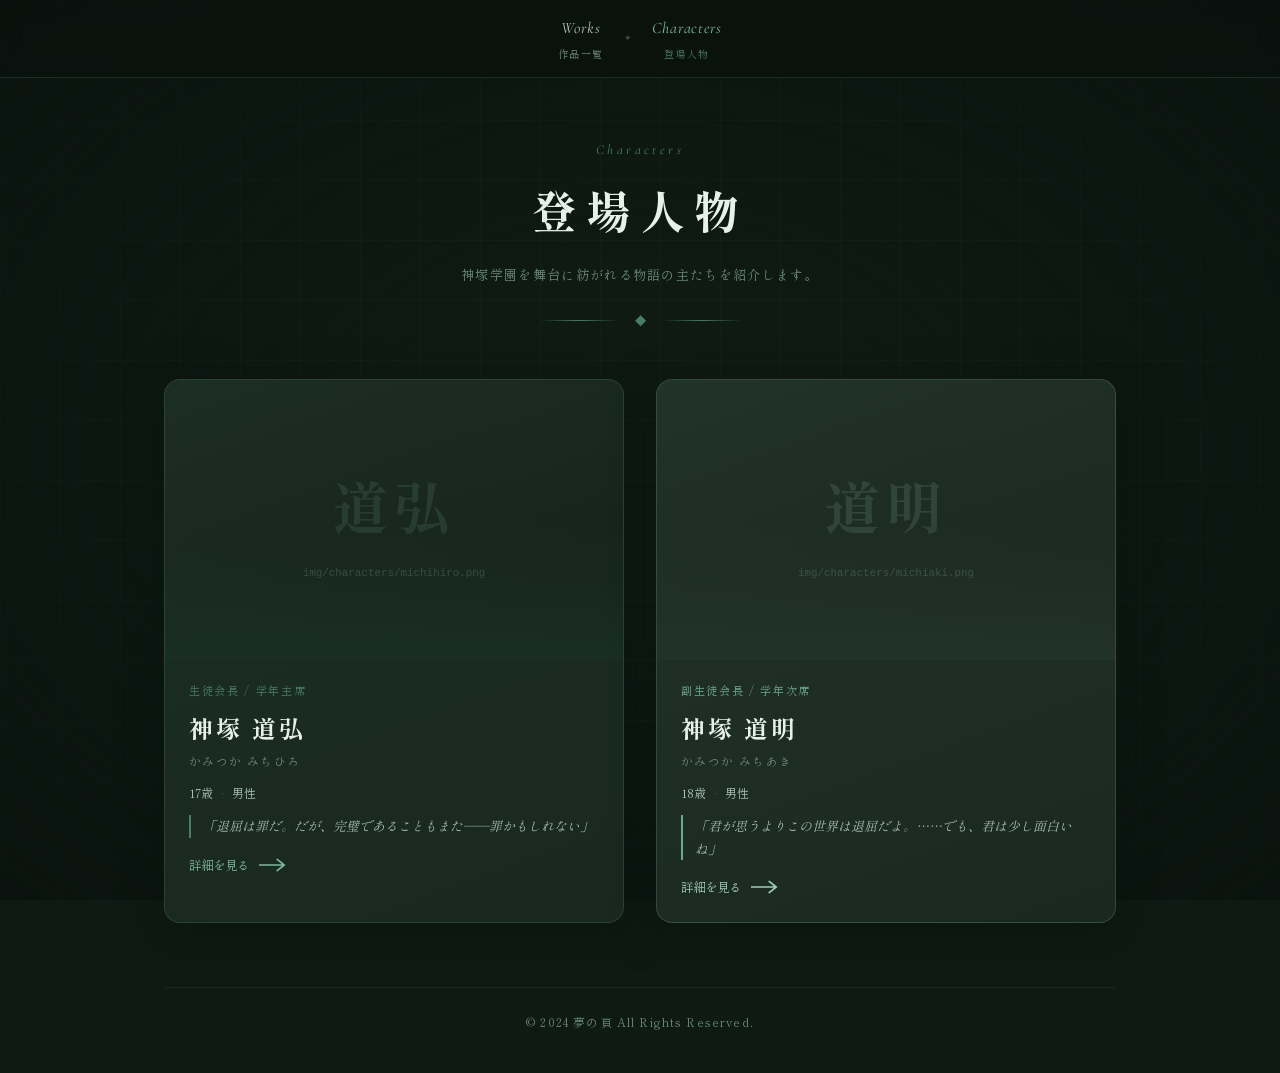
==== characters/index.html @ 522d0944 "a" ====
<!DOCTYPE html>
<html lang="ja">
<head>
  <meta charset="UTF-8">
  <meta name="viewport" content="width=device-width, initial-scale=1.0">
  <title>登場人物 — 夢の頁</title>
  <link rel="stylesheet" href="../css/style.css">
  <link rel="stylesheet" href="../css/characters.css">
  <link rel="preconnect" href="https://fonts.googleapis.com">
  <link href="https://fonts.googleapis.com/css2?family=Shippori+Mincho:wght@400;500;600;700;800&family=Noto+Serif+JP:wght@300;400;500&family=IM+Fell+English:ital@0;1&family=Cormorant+Garamond:ital,wght@0,300;0,400;0,600;1,300;1,400&display=swap" rel="stylesheet">
</head>
<body class="chara-list-page">

  <div class="chara-bg">
    <div class="chara-bg__grid"></div>
    <div class="chara-bg__vignette"></div>
  </div>

  <!-- サイトナビゲーション -->
  <nav class="site-nav site-nav--dark">
    <a href="../index.html" class="site-nav__item">
      <span class="nav-en">Works</span>
      <span class="nav-ja">作品一覧</span>
    </a>
    <span class="site-nav__sep">✦</span>
    <a href="index.html" class="site-nav__item site-nav__item--active">
      <span class="nav-en">Characters</span>
      <span class="nav-ja">登場人物</span>
    </a>
  </nav>

  <div class="chara-page-wrapper">

    <!-- ページヘッダー -->
    <header class="chara-list-header">
      <p class="chara-list-header__en">Characters</p>
      <h1 class="chara-list-header__title">登場人物</h1>
      <p class="chara-list-header__sub">神塚学園を舞台に紡がれる物語の主たちを紹介します。</p>
      <div class="chara-list-header__deco">
        <span></span><span class="deco-diamond">◆</span><span></span>
      </div>
    </header>

    <!-- キャラクターカードグリッド -->
    <div class="chara-cards-grid">

      <!-- 道弘カード -->
      <a href="michihiro.html" class="chara-card chara-card--michihiro">
        <div class="chara-card__bg-accent"></div>

        <!-- イラスト枠 -->
        <div class="chara-card__illust-frame">
          <div class="chara-card__illust-inner">
            <img
              src="../img/characters/michihiro.png"
              alt="神塚 道弘"
              class="chara-card__illust-img"
              onerror="this.style.display='none'; this.nextElementSibling.style.display='flex';"
            >
            <div class="chara-card__illust-placeholder">
              <span class="placeholder-initial">道弘</span>
              <p class="placeholder-hint">img/characters/michihiro.png</p>
            </div>
          </div>
          <div class="chara-card__illust-border"></div>
        </div>

        <!-- 情報 -->
        <div class="chara-card__info">
          <div class="chara-card__role">生徒会長 / 学年主席</div>
          <h2 class="chara-card__name-ja">神塚 道弘</h2>
          <p class="chara-card__name-read">かみつか みちひろ</p>
          <div class="chara-card__attrs">
            <span class="attr-item">17歳</span>
            <span class="attr-sep">·</span>
            <span class="attr-item">男性</span>
          </div>
          <p class="chara-card__catch">「退屈は罪だ。だが、完璧であることもまた——罪かもしれない」</p>
          <div class="chara-card__read-more">
            <span>詳細を見る</span>
            <svg viewBox="0 0 20 10" fill="none">
              <path d="M0 5H18M13 1L18 5L13 9" stroke="currentColor" stroke-width="1.2" stroke-linecap="round"/>
            </svg>
          </div>
        </div>
      </a>

      <!-- 道明カード -->
      <a href="michiaki.html" class="chara-card chara-card--michiaki">
        <div class="chara-card__bg-accent"></div>

        <!-- イラスト枠 -->
        <div class="chara-card__illust-frame">
          <div class="chara-card__illust-inner">
            <img
              src="../img/characters/michiaki.png"
              alt="神塚 道明"
              class="chara-card__illust-img"
              onerror="this.style.display='none'; this.nextElementSibling.style.display='flex';"
            >
            <div class="chara-card__illust-placeholder">
              <span class="placeholder-initial">道明</span>
              <p class="placeholder-hint">img/characters/michiaki.png</p>
            </div>
          </div>
          <div class="chara-card__illust-border"></div>
        </div>

        <!-- 情報 -->
        <div class="chara-card__info">
          <div class="chara-card__role">副生徒会長 / 学年次席</div>
          <h2 class="chara-card__name-ja">神塚 道明</h2>
          <p class="chara-card__name-read">かみつか みちあき</p>
          <div class="chara-card__attrs">
            <span class="attr-item">18歳</span>
            <span class="attr-sep">·</span>
            <span class="attr-item">男性</span>
          </div>
          <p class="chara-card__catch">「君が思うよりこの世界は退屈だよ。……でも、君は少し面白いね」</p>
          <div class="chara-card__read-more">
            <span>詳細を見る</span>
            <svg viewBox="0 0 20 10" fill="none">
              <path d="M0 5H18M13 1L18 5L13 9" stroke="currentColor" stroke-width="1.2" stroke-linecap="round"/>
            </svg>
          </div>
        </div>
      </a>

    </div>

    <footer class="site-footer site-footer--dark">
      <p class="footer-copy">© 2024 夢の頁 All Rights Reserved.</p>
    </footer>

  </div>

</body>
</html>
---- css/style.css ----
/* =====================================================
   style.css — 夢小説サイト
   カラーテーマ: チョコレート × ミルクティー × ビスケット
   ===================================================== */

/* ── CSS 変数 ── */
:root {
  --choco:        #3d2314;
  --choco-dark:   #251409;
  --choco-mid:    #5c3521;
  --milk:         #e8d5b0;
  --milk-light:   #f5ede0;
  --milk-pale:    #fdf8f2;
  --biscuit:      #c8a96e;
  --biscuit-dark: #a07840;
  --biscuit-pale: #e8d5a3;
  --rose:         #c97070;
  --rose-pale:    #f0d8d8;
  --cream:        #f9f3e8;
  --text-dark:    #2a1a0e;
  --text-mid:     #5a3d25;
  --text-light:   #9e7a55;
  --text-pale:    #c8a880;

  --font-serif-ja: 'Shippori Mincho', 'Noto Serif JP', serif;
  --font-serif-en: 'IM Fell English', Georgia, serif;

  --shadow-soft: 0 4px 24px rgba(61,35,20,0.10);
  --shadow-mid:  0 8px 40px rgba(61,35,20,0.16);
  --radius:       12px;
  --radius-sm:    6px;

  --transition: 0.3s cubic-bezier(0.4, 0, 0.2, 1);
}

/* ── リセット & ベース ── */
*, *::before, *::after { box-sizing: border-box; margin: 0; padding: 0; }

html {
  font-size: 16px;
  scroll-behavior: smooth;
}

body {
  font-family: var(--font-serif-ja);
  background-color: var(--milk-pale);
  color: var(--text-dark);
  line-height: 1.8;
  min-height: 100vh;
  overflow-x: hidden;
}

a { text-decoration: none; color: inherit; }

img { max-width: 100%; display: block; }

/* ── 背景装飾 ── */
.bg-ornament {
  position: fixed;
  border-radius: 50%;
  pointer-events: none;
  z-index: 0;
  opacity: 0.18;
}
.bg-ornament--1 {
  width: 600px; height: 600px;
  background: radial-gradient(circle, var(--biscuit-pale), transparent 70%);
  top: -200px; right: -150px;
}
.bg-ornament--2 {
  width: 400px; height: 400px;
  background: radial-gradient(circle, var(--rose-pale), transparent 70%);
  bottom: 100px; left: -100px;
}
.bg-ornament--3 {
  width: 300px; height: 300px;
  background: radial-gradient(circle, var(--biscuit-pale), transparent 70%);
  top: 50%; left: 50%;
  transform: translate(-50%, -50%);
}

/* ── ページラッパー ── */
.page-wrapper {
  position: relative;
  z-index: 1;
  max-width: 900px;
  margin: 0 auto;
  padding: 0 24px;
}

/* =====================================================
   HEADER
   ===================================================== */
.site-header {
  text-align: center;
  padding: 64px 0 40px;
  position: relative;
}

.header-inner {
  display: inline-block;
  position: relative;
}

.site-subtitle {
  font-family: var(--font-serif-en);
  font-style: italic;
  font-size: 0.9rem;
  color: var(--text-light);
  letter-spacing: 0.12em;
  margin-bottom: 10px;
  opacity: 0;
  animation: fadeUp 0.8s ease 0.1s forwards;
}

.site-title {
  font-size: clamp(2.2rem, 6vw, 3.6rem);
  font-weight: 700;
  color: var(--choco-dark);
  letter-spacing: 0.15em;
  line-height: 1.2;
  opacity: 0;
  animation: fadeUp 0.8s ease 0.25s forwards;
}

.site-catch {
  font-family: var(--font-serif-en);
  font-style: italic;
  font-size: 0.85rem;
  color: var(--biscuit-dark);
  letter-spacing: 0.08em;
  margin-top: 10px;
  opacity: 0;
  animation: fadeUp 0.8s ease 0.4s forwards;
}

.header-deco {
  width: 80px;
  height: 2px;
  background: linear-gradient(90deg, transparent, var(--biscuit), transparent);
  margin: 24px auto 0;
  opacity: 0;
  animation: fadeIn 1s ease 0.6s forwards;
}

/* =====================================================
   名前入力セクション
   ===================================================== */
.name-section {
  margin: 0 0 20px;
  opacity: 0;
  animation: fadeUp 0.8s ease 0.5s forwards;
}

.name-section__inner {
  background: rgba(255,255,255,0.7);
  backdrop-filter: blur(12px);
  border: 1px solid rgba(200,169,110,0.35);
  border-radius: var(--radius);
  padding: 36px 40px;
  box-shadow: var(--shadow-soft);
  position: relative;
  overflow: hidden;
}

.name-section__inner::before {
  content: '';
  position: absolute;
  top: 0; left: 0; right: 0;
  height: 3px;
  background: linear-gradient(90deg, var(--biscuit-pale), var(--biscuit), var(--biscuit-pale));
}

.name-section__label {
  display: flex;
  align-items: baseline;
  gap: 12px;
  margin-bottom: 24px;
}

.label-en {
  font-family: var(--font-serif-en);
  font-style: italic;
  font-size: 1.4rem;
  color: var(--choco-mid);
}

.label-ja {
  font-size: 0.8rem;
  color: var(--text-light);
  letter-spacing: 0.1em;
}

/* ── 入力フィールド ── */
.name-form__fields {
  display: flex;
  align-items: flex-end;
  gap: 8px;
  flex-wrap: wrap;
}

.name-field {
  display: flex;
  flex-direction: column;
  gap: 6px;
}

.name-field__label {
  font-size: 0.75rem;
  color: var(--text-light);
  letter-spacing: 0.12em;
}

.name-field__input-wrap {
  position: relative;
}

.name-field__input {
  font-family: var(--font-serif-ja);
  font-size: 1.2rem;
  color: var(--choco-dark);
  background: transparent;
  border: none;
  border-bottom: 1.5px solid var(--biscuit);
  outline: none;
  padding: 6px 4px 8px;
  width: 130px;
  transition: border-color var(--transition);
  caret-color: var(--biscuit-dark);
}

.name-field__input::placeholder {
  color: var(--text-pale);
  font-size: 1rem;
}

.name-field__input:focus {
  border-bottom-color: var(--choco-mid);
}

.name-field__underline {
  position: absolute;
  bottom: 0; left: 0;
  width: 0;
  height: 2px;
  background: var(--choco-mid);
  transition: width 0.3s ease;
}

.name-field__input:focus + .name-field__underline {
  width: 100%;
}

.name-field__sep {
  font-size: 1.4rem;
  color: var(--text-pale);
  padding-bottom: 8px;
  user-select: none;
}

/* ── プレビュー ── */
.name-form__preview {
  margin-top: 18px;
  padding: 12px 16px;
  background: var(--cream);
  border-radius: var(--radius-sm);
  border-left: 3px solid var(--biscuit);
  font-size: 0.9rem;
  color: var(--text-mid);
  display: flex;
  align-items: center;
  gap: 8px;
}

.preview-label {
  color: var(--text-light);
  font-size: 0.8rem;
}

.preview-name {
  font-weight: 600;
  color: var(--text-pale);
  transition: color 0.3s;
}

.preview-name.has-name {
  color: var(--choco-mid);
}

/* ── 登録ボタン ── */
.name-save-btn {
  margin-top: 20px;
  display: inline-flex;
  align-items: center;
  gap: 10px;
  padding: 12px 32px;
  background: linear-gradient(135deg, var(--choco-mid), var(--choco-dark));
  color: var(--milk-light);
  font-family: var(--font-serif-ja);
  font-size: 0.9rem;
  letter-spacing: 0.12em;
  border: none;
  border-radius: 100px;
  cursor: pointer;
  box-shadow: 0 4px 16px rgba(61,35,20,0.25);
  transition: all var(--transition);
  position: relative;
  overflow: hidden;
}

.name-save-btn::after {
  content: '';
  position: absolute;
  inset: 0;
  background: rgba(255,255,255,0);
  transition: background 0.2s;
}

.name-save-btn:hover {
  transform: translateY(-2px);
  box-shadow: 0 8px 24px rgba(61,35,20,0.3);
}

.name-save-btn:hover::after {
  background: rgba(255,255,255,0.06);
}

.name-save-btn:active {
  transform: translateY(0);
}

.btn-icon {
  font-size: 0.7rem;
  opacity: 0.8;
}

/* ── 注釈 ── */
.name-note {
  margin-top: 14px;
  font-size: 0.75rem;
  color: var(--text-pale);
  line-height: 1.6;
}

/* ── トースト ── */
.save-toast {
  position: fixed;
  bottom: 40px;
  left: 50%;
  transform: translateX(-50%) translateY(20px);
  background: var(--choco-dark);
  color: var(--milk-light);
  padding: 12px 28px;
  border-radius: 100px;
  font-size: 0.85rem;
  letter-spacing: 0.1em;
  box-shadow: var(--shadow-mid);
  opacity: 0;
  pointer-events: none;
  transition: all 0.35s cubic-bezier(0.34, 1.56, 0.64, 1);
  z-index: 9999;
}

.save-toast.show {
  opacity: 1;
  transform: translateX(-50%) translateY(0);
}

/* =====================================================
   セクション区切り
   ===================================================== */
.section-divider {
  display: flex;
  align-items: center;
  gap: 16px;
  margin: 10px 0 36px;
  opacity: 0;
  animation: fadeIn 1s ease 0.8s forwards;
}

.divider-line {
  flex: 1;
  height: 1px;
  background: linear-gradient(90deg, transparent, var(--biscuit-pale), transparent);
}

.divider-ornament {
  font-size: 1.1rem;
  color: var(--biscuit);
}

/* =====================================================
   作品一覧
   ===================================================== */
.works-section {
  margin-bottom: 64px;
  opacity: 0;
  animation: fadeUp 0.8s ease 0.9s forwards;
}

.works-section__header {
  display: flex;
  align-items: baseline;
  gap: 14px;
  margin-bottom: 28px;
}

.works-label-en {
  font-family: var(--font-serif-en);
  font-style: italic;
  font-size: 1.6rem;
  color: var(--choco-mid);
}

.works-label-ja {
  font-size: 0.8rem;
  color: var(--text-light);
  letter-spacing: 0.15em;
}

/* ── 作品グリッド ── */
.works-grid {
  display: grid;
  grid-template-columns: repeat(auto-fill, minmax(260px, 1fr));
  gap: 24px;
}

/* ── 作品カード ── */
.work-card {
  display: block;
  position: relative;
  background: rgba(255,255,255,0.75);
  backdrop-filter: blur(8px);
  border: 1px solid rgba(200,169,110,0.28);
  border-radius: var(--radius);
  overflow: hidden;
  box-shadow: var(--shadow-soft);
  transition: all var(--transition);
  cursor: pointer;
}

.work-card:hover {
  transform: translateY(-5px);
  box-shadow: var(--shadow-mid);
  border-color: rgba(200,169,110,0.5);
}

.work-card__inner {
  padding: 28px 24px 20px;
}

.work-card__border-deco {
  position: absolute;
  top: 0; left: 0; right: 0;
  height: 2px;
  background: linear-gradient(90deg, transparent, var(--biscuit), transparent);
  transform: scaleX(0);
  transition: transform 0.4s ease;
}

.work-card:hover .work-card__border-deco {
  transform: scaleX(1);
}

.work-card__tag {
  display: inline-block;
  font-size: 0.7rem;
  color: var(--biscuit-dark);
  background: var(--biscuit-pale);
  padding: 3px 10px;
  border-radius: 100px;
  letter-spacing: 0.1em;
  margin-bottom: 12px;
}

.work-card__title {
  font-size: 1.15rem;
  font-weight: 700;
  color: var(--choco-dark);
  letter-spacing: 0.06em;
  margin-bottom: 10px;
  line-height: 1.4;
}

.work-card__desc {
  font-size: 0.82rem;
  color: var(--text-mid);
  line-height: 1.75;
  margin-bottom: 16px;
}

.work-card__meta {
  display: flex;
  align-items: center;
  gap: 8px;
  font-size: 0.72rem;
  color: var(--text-light);
  margin-bottom: 16px;
}

.meta-sep { opacity: 0.4; }

.work-card__arrow {
  display: flex;
  align-items: center;
  gap: 8px;
  font-size: 0.78rem;
  color: var(--biscuit-dark);
  transition: gap 0.2s;
}

.work-card__arrow svg {
  width: 32px;
  height: auto;
  transition: transform 0.2s;
}

.work-card:hover .work-card__arrow {
  gap: 12px;
}

.work-card:hover .work-card__arrow svg {
  transform: translateX(4px);
}

/* =====================================================
   FOOTER
   ===================================================== */
.site-footer {
  text-align: center;
  padding: 24px 0 40px;
  border-top: 1px solid rgba(200,169,110,0.2);
}

.footer-copy {
  font-size: 0.72rem;
  color: var(--text-pale);
  letter-spacing: 0.1em;
}

/* =====================================================
   作品ページ専用スタイル
   ===================================================== */

/* ── 読者名バー ── */
.reader-name-bar {
  background: var(--cream);
  border-bottom: 1px solid rgba(200,169,110,0.3);
  padding: 10px 24px;
  display: flex;
  align-items: center;
  justify-content: space-between;
  flex-wrap: wrap;
  gap: 8px;
}

.reader-name-bar__left {
  font-size: 0.8rem;
  color: var(--text-light);
  display: flex;
  align-items: center;
  gap: 10px;
}

.reader-name-bar__icon {
  color: var(--biscuit);
}

.reader-name-current {
  font-weight: 600;
  color: var(--choco-mid);
}

.change-name-btn {
  font-family: var(--font-serif-ja);
  font-size: 0.75rem;
  color: var(--text-light);
  background: none;
  border: 1px solid var(--biscuit-pale);
  border-radius: 100px;
  padding: 4px 14px;
  cursor: pointer;
  transition: all 0.2s;
}

.change-name-btn:hover {
  background: var(--biscuit-pale);
  color: var(--choco-mid);
  border-color: var(--biscuit);
}

/* ── 作品ヘッダー ── */
.novel-header {
  padding: 48px 0 32px;
  text-align: center;
  position: relative;
}

.novel-tag {
  display: inline-block;
  font-size: 0.72rem;
  color: var(--biscuit-dark);
  background: var(--biscuit-pale);
  padding: 4px 14px;
  border-radius: 100px;
  letter-spacing: 0.1em;
  margin-bottom: 16px;
}

.novel-title {
  font-size: clamp(1.6rem, 5vw, 2.4rem);
  font-weight: 700;
  color: var(--choco-dark);
  letter-spacing: 0.1em;
  margin-bottom: 8px;
  line-height: 1.35;
}

.novel-subtitle {
  font-size: 0.85rem;
  color: var(--text-light);
  font-style: italic;
  margin-bottom: 20px;
}

.novel-meta {
  display: flex;
  justify-content: center;
  gap: 20px;
  font-size: 0.75rem;
  color: var(--text-pale);
}

.novel-deco {
  margin-top: 24px;
  display: flex;
  align-items: center;
  justify-content: center;
  gap: 12px;
  color: var(--biscuit);
  font-size: 0.85rem;
  opacity: 0.7;
}

.novel-deco::before,
.novel-deco::after {
  content: '';
  display: block;
  width: 60px;
  height: 1px;
  background: linear-gradient(90deg, transparent, var(--biscuit));
}

.novel-deco::after {
  background: linear-gradient(90deg, var(--biscuit), transparent);
}

/* ── 本文 ── */
.novel-body-wrap {
  max-width: 680px;
  margin: 0 auto;
  padding: 0 8px 64px;
}

.novel-body {
  font-size: 1rem;
  line-height: 2.1;
  color: var(--text-dark);
  letter-spacing: 0.04em;
}

.novel-body p {
  margin-bottom: 1.6em;
}

.novel-body .scene-break {
  text-align: center;
  color: var(--biscuit);
  margin: 2em 0;
  letter-spacing: 0.5em;
  font-size: 0.8rem;
  opacity: 0.6;
}

/* ── ページナビ ── */
.novel-nav {
  display: flex;
  justify-content: space-between;
  align-items: center;
  padding: 24px 0 40px;
  border-top: 1px solid rgba(200,169,110,0.2);
  gap: 16px;
  flex-wrap: wrap;
}

.novel-nav__btn {
  display: inline-flex;
  align-items: center;
  gap: 8px;
  padding: 10px 24px;
  border: 1px solid var(--biscuit-pale);
  border-radius: 100px;
  font-family: var(--font-serif-ja);
  font-size: 0.82rem;
  color: var(--text-mid);
  background: rgba(255,255,255,0.6);
  transition: all 0.2s;
  cursor: pointer;
}

.novel-nav__btn:hover {
  background: var(--biscuit-pale);
  border-color: var(--biscuit);
  color: var(--choco-mid);
}

.novel-nav__btn--disabled {
  opacity: 0.3;
  pointer-events: none;
}

.novel-nav__back {
  font-size: 0.78rem;
  color: var(--text-light);
  display: flex;
  align-items: center;
  gap: 6px;
  transition: color 0.2s;
}

.novel-nav__back:hover { color: var(--choco-mid); }

/* =====================================================
   アニメーション
   ===================================================== */
@keyframes fadeUp {
  from { opacity: 0; transform: translateY(16px); }
  to   { opacity: 1; transform: translateY(0); }
}

@keyframes fadeIn {
  from { opacity: 0; }
  to   { opacity: 1; }
}

/* =====================================================
   サイトナビゲーション（ライトページ用）
   characters.css でも拡張されます
   ===================================================== */
.site-nav {
  display: flex;
  align-items: center;
  justify-content: center;
  gap: 20px;
  padding: 14px 24px;
  border-bottom: 1px solid rgba(200,169,110,0.2);
  background: rgba(253,248,242,0.9);
  backdrop-filter: blur(8px);
  position: relative;
  z-index: 10;
  margin-bottom: 0;
}

.site-nav__item {
  display: flex;
  flex-direction: column;
  align-items: center;
  gap: 2px;
  text-decoration: none;
  transition: all 0.25s;
}

.site-nav__item .nav-en {
  font-family: var(--font-serif-en);
  font-style: italic;
  font-size: 1rem;
  letter-spacing: 0.06em;
  color: var(--text-mid);
  transition: color 0.25s;
}

.site-nav__item .nav-ja {
  font-size: 0.62rem;
  letter-spacing: 0.15em;
  color: var(--text-light);
  transition: color 0.25s;
}

.site-nav__item:hover .nav-en,
.site-nav__item--active .nav-en {
  color: var(--choco-dark);
}

.site-nav__item:hover .nav-ja,
.site-nav__item--active .nav-ja {
  color: var(--biscuit-dark);
}

.site-nav__sep {
  font-size: 0.55rem;
  color: var(--text-pale);
  opacity: 0.5;
}

/* =====================================================
   レスポンシブ
   ===================================================== */
@media (max-width: 600px) {
  .page-wrapper { padding: 0 16px; }
  .name-section__inner { padding: 24px 20px; }
  .name-field__input { width: 100px; }
  .works-grid { grid-template-columns: 1fr; }
  .novel-body-wrap { padding: 0 0 48px; }
}
---- css/characters.css ----
/* =====================================================
   characters.css — キャラクター紹介ページ専用スタイル
   テーマ: ダークアカデミア × 翡翠 × ミルクティー
   ===================================================== */

/* ── キャラクター用 CSS 変数 ── */
:root {
  /* 道弘カラー: ダークグレー×深翡翠 */
  --michihiro-primary:   #2d4a3e;
  --michihiro-accent:    #4a7c6a;
  --michihiro-light:     #7fb89a;
  --michihiro-pale:      #c8e0d6;
  --michihiro-deep:      #1a2e25;
  --michihiro-glow:      rgba(74,124,106,0.35);

  /* 道明カラー: 白霧×薄翡翠 */
  --michiaki-primary:    #3a5046;
  --michiaki-accent:     #6fa88e;
  --michiaki-light:      #a0cbb8;
  --michiaki-pale:       #d8ede6;
  --michiaki-deep:       #22332b;
  --michiaki-glow:       rgba(111,168,142,0.35);

  /* ダーク共通 */
  --dark-bg:             #0f1a14;
  --dark-surface:        #1a2820;
  --dark-surface-2:      #223328;
  --dark-border:         rgba(74,124,106,0.25);
  --dark-text:           #e8f0ec;
  --dark-text-mid:       #a8c4b5;
  --dark-text-pale:      #6a8a78;

  --font-deco: 'Cormorant Garamond', 'IM Fell English', Georgia, serif;
}

/* =====================================================
   背景
   ===================================================== */
.chara-list-page,
.chara-detail-page {
  background-color: var(--dark-bg);
  color: var(--dark-text);
  min-height: 100vh;
}

/* ── 背景グリッド ── */
.chara-bg {
  position: fixed;
  inset: 0;
  z-index: 0;
  pointer-events: none;
  overflow: hidden;
}

.chara-bg__grid {
  position: absolute;
  inset: 0;
  background-image:
    linear-gradient(rgba(74,124,106,0.06) 1px, transparent 1px),
    linear-gradient(90deg, rgba(74,124,106,0.06) 1px, transparent 1px);
  background-size: 60px 60px;
}

.chara-bg__vignette {
  position: absolute;
  inset: 0;
  background: radial-gradient(ellipse at center, transparent 30%, rgba(10,18,14,0.85) 100%);
}

.chara-bg__color {
  position: absolute;
  inset: 0;
  opacity: 0.08;
}

.chara-bg__color--michihiro {
  background: radial-gradient(ellipse at 70% 30%, var(--michihiro-accent), transparent 60%);
}

.chara-bg__color--michiaki {
  background: radial-gradient(ellipse at 30% 30%, var(--michiaki-accent), transparent 60%);
}

/* =====================================================
   サイトナビ（ダーク版のみ — ライト版は style.css）
   ===================================================== */
.site-nav--dark {
  border-bottom: 1px solid var(--dark-border) !important;
  background: rgba(10,18,14,0.6) !important;
  backdrop-filter: blur(12px);
}

.site-nav--dark .site-nav__item .nav-en {
  font-family: var(--font-deco);
  font-style: italic;
  color: var(--dark-text-mid);
}

.site-nav--dark .site-nav__item .nav-ja {
  color: var(--dark-text-pale);
}

.site-nav--dark .site-nav__item:hover .nav-en,
.site-nav--dark .site-nav__item--active .nav-en {
  color: var(--michihiro-light);
}

.site-nav--dark .site-nav__item:hover .nav-ja,
.site-nav--dark .site-nav__item--active .nav-ja {
  color: var(--michihiro-accent);
}

.site-nav--dark .site-nav__sep {
  color: var(--dark-text-pale);
}

/* =====================================================
   キャラクター一覧ページ
   ===================================================== */
.chara-page-wrapper {
  position: relative;
  z-index: 1;
  max-width: 1000px;
  margin: 0 auto;
  padding: 0 24px;
}

/* ── 一覧ヘッダー ── */
.chara-list-header {
  text-align: center;
  padding: 60px 0 48px;
  opacity: 0;
  animation: fadeUp 0.8s ease 0.1s forwards;
}

.chara-list-header__en {
  font-family: var(--font-deco);
  font-style: italic;
  font-size: 0.85rem;
  letter-spacing: 0.25em;
  color: var(--michihiro-accent);
  margin-bottom: 8px;
}

.chara-list-header__title {
  font-size: clamp(1.8rem, 5vw, 2.8rem);
  font-weight: 700;
  color: var(--dark-text);
  letter-spacing: 0.2em;
  margin-bottom: 12px;
}

.chara-list-header__sub {
  font-size: 0.82rem;
  color: var(--dark-text-pale);
  letter-spacing: 0.1em;
  line-height: 1.8;
}

.chara-list-header__deco {
  display: flex;
  align-items: center;
  justify-content: center;
  gap: 16px;
  margin-top: 24px;
}

.chara-list-header__deco span:first-child,
.chara-list-header__deco span:last-child {
  display: block;
  width: 80px;
  height: 1px;
  background: linear-gradient(90deg, transparent, var(--michihiro-accent), transparent);
}

.deco-diamond {
  font-size: 0.7rem;
  color: var(--michihiro-accent);
}

/* ── カードグリッド ── */
.chara-cards-grid {
  display: grid;
  grid-template-columns: repeat(auto-fit, minmax(300px, 1fr));
  gap: 32px;
  padding-bottom: 64px;
}

/* ── キャラカード ── */
.chara-card {
  display: block;
  position: relative;
  border-radius: 16px;
  overflow: hidden;
  text-decoration: none;
  transition: transform 0.4s cubic-bezier(0.34, 1.2, 0.64, 1), box-shadow 0.4s ease;
  opacity: 0;
  animation: fadeUp 0.8s ease forwards;
}

.chara-card--michihiro {
  animation-delay: 0.3s;
  background: linear-gradient(160deg, var(--michihiro-deep), var(--dark-surface));
  border: 1px solid rgba(74,124,106,0.3);
  box-shadow: 0 8px 40px rgba(10,18,14,0.6);
}

.chara-card--michiaki {
  animation-delay: 0.45s;
  background: linear-gradient(160deg, var(--michiaki-deep), var(--dark-surface));
  border: 1px solid rgba(111,168,142,0.25);
  box-shadow: 0 8px 40px rgba(10,18,14,0.6);
}

.chara-card:hover {
  transform: translateY(-8px);
}

.chara-card--michihiro:hover {
  box-shadow: 0 20px 60px var(--michihiro-glow), 0 8px 40px rgba(10,18,14,0.6);
  border-color: rgba(74,124,106,0.55);
}

.chara-card--michiaki:hover {
  box-shadow: 0 20px 60px var(--michiaki-glow), 0 8px 40px rgba(10,18,14,0.6);
  border-color: rgba(111,168,142,0.5);
}

/* カード背景アクセント */
.chara-card__bg-accent {
  position: absolute;
  top: -40px;
  right: -40px;
  width: 200px;
  height: 200px;
  border-radius: 50%;
  pointer-events: none;
  transition: transform 0.4s ease, opacity 0.4s ease;
  opacity: 0.06;
}

.chara-card--michihiro .chara-card__bg-accent {
  background: radial-gradient(circle, var(--michihiro-light), transparent);
}

.chara-card--michiaki .chara-card__bg-accent {
  background: radial-gradient(circle, var(--michiaki-light), transparent);
}

.chara-card:hover .chara-card__bg-accent {
  opacity: 0.12;
  transform: scale(1.2);
}

/* イラスト枠 */
.chara-card__illust-frame {
  position: relative;
  height: 280px;
  overflow: hidden;
}

.chara-card__illust-inner {
  width: 100%;
  height: 100%;
}

.chara-card__illust-img {
  width: 100%;
  height: 100%;
  object-fit: cover;
  object-position: top center;
  display: block;
  transition: transform 0.5s ease;
}

.chara-card:hover .chara-card__illust-img {
  transform: scale(1.04);
}

/* プレースホルダー */
.chara-card__illust-placeholder {
  display: none;
  flex-direction: column;
  align-items: center;
  justify-content: center;
  width: 100%;
  height: 100%;
  gap: 8px;
}

.chara-card--michihiro .chara-card__illust-placeholder {
  background: linear-gradient(160deg, rgba(29,46,37,0.95), rgba(20,32,26,0.98));
}

.chara-card--michiaki .chara-card__illust-placeholder {
  background: linear-gradient(160deg, rgba(34,51,43,0.95), rgba(24,38,30,0.98));
}

.placeholder-initial {
  font-size: 3.5rem;
  font-weight: 800;
  letter-spacing: 0.1em;
  opacity: 0.15;
}

.chara-card--michihiro .placeholder-initial {
  color: var(--michihiro-light);
}

.chara-card--michiaki .placeholder-initial {
  color: var(--michiaki-light);
}

.placeholder-hint {
  font-size: 0.68rem;
  font-family: 'Courier New', monospace;
  opacity: 0.35;
  color: var(--dark-text-mid);
}

/* グラデーション被せ */
.chara-card__illust-border {
  position: absolute;
  inset: 0;
  pointer-events: none;
}

.chara-card--michihiro .chara-card__illust-border {
  background: linear-gradient(to bottom, transparent 50%, var(--michihiro-deep) 100%);
}

.chara-card--michiaki .chara-card__illust-border {
  background: linear-gradient(to bottom, transparent 50%, var(--michiaki-deep) 100%);
}

/* カード情報 */
.chara-card__info {
  padding: 20px 24px 24px;
}

.chara-card__role {
  font-size: 0.7rem;
  letter-spacing: 0.15em;
  margin-bottom: 6px;
}

.chara-card--michihiro .chara-card__role { color: var(--michihiro-accent); }
.chara-card--michiaki .chara-card__role { color: var(--michiaki-accent); }

.chara-card__name-ja {
  font-size: 1.5rem;
  font-weight: 700;
  letter-spacing: 0.12em;
  color: var(--dark-text);
  margin-bottom: 2px;
}

.chara-card__name-read {
  font-size: 0.72rem;
  color: var(--dark-text-pale);
  letter-spacing: 0.12em;
  margin-bottom: 10px;
}

.chara-card__attrs {
  display: flex;
  align-items: center;
  gap: 8px;
  font-size: 0.75rem;
  color: var(--dark-text-mid);
  margin-bottom: 12px;
}

.attr-sep { opacity: 0.4; }

.chara-card__catch {
  font-size: 0.8rem;
  line-height: 1.75;
  color: var(--dark-text-mid);
  font-style: italic;
  margin-bottom: 16px;
  border-left: 2px solid;
  padding-left: 12px;
}

.chara-card--michihiro .chara-card__catch { border-color: var(--michihiro-accent); }
.chara-card--michiaki .chara-card__catch { border-color: var(--michiaki-accent); }

.chara-card__read-more {
  display: flex;
  align-items: center;
  gap: 10px;
  font-size: 0.78rem;
  transition: gap 0.2s;
}

.chara-card--michihiro .chara-card__read-more { color: var(--michihiro-light); }
.chara-card--michiaki .chara-card__read-more { color: var(--michiaki-light); }

.chara-card__read-more svg {
  width: 28px;
  transition: transform 0.2s;
}

.chara-card:hover .chara-card__read-more { gap: 14px; }
.chara-card:hover .chara-card__read-more svg { transform: translateX(4px); }

/* =====================================================
   キャラクター詳細ページ
   ===================================================== */
.chara-detail-wrapper {
  position: relative;
  z-index: 1;
  max-width: 1100px;
  margin: 0 auto;
  padding: 0 24px;
}

.chara-detail-layout {
  display: grid;
  grid-template-columns: 360px 1fr;
  gap: 64px;
  align-items: start;
  padding: 48px 0 64px;
}

.chara-detail-layout--reverse {
  grid-template-columns: 1fr 360px;
}

/* ===== イラスト（詳細） ===== */
.chara-detail__visual {
  position: sticky;
  top: 32px;
  opacity: 0;
  animation: fadeLeft 0.9s ease 0.2s forwards;
}

.chara-detail-layout--reverse .chara-detail__visual {
  animation-name: fadeRight;
  order: 2;
}

.chara-illust-frame {
  position: relative;
  border-radius: 12px;
  overflow: hidden;
}

.chara-illust-frame--michihiro {
  border: 1px solid rgba(74,124,106,0.35);
  box-shadow:
    0 0 0 1px rgba(74,124,106,0.1),
    0 20px 60px rgba(10,18,14,0.8),
    inset 0 0 80px rgba(29,46,37,0.5);
}

.chara-illust-frame--michiaki {
  border: 1px solid rgba(111,168,142,0.3);
  box-shadow:
    0 0 0 1px rgba(111,168,142,0.08),
    0 20px 60px rgba(10,18,14,0.8),
    inset 0 0 80px rgba(34,51,43,0.5);
}

/* コーナー装飾 */
.illust-corner {
  position: absolute;
  width: 18px;
  height: 18px;
  z-index: 2;
  pointer-events: none;
}

.illust-corner--tl { top: 8px;  left: 8px;  border-top: 1.5px solid; border-left: 1.5px solid; }
.illust-corner--tr { top: 8px;  right: 8px; border-top: 1.5px solid; border-right: 1.5px solid; }
.illust-corner--bl { bottom: 8px; left: 8px;  border-bottom: 1.5px solid; border-left: 1.5px solid; }
.illust-corner--br { bottom: 8px; right: 8px;  border-bottom: 1.5px solid; border-right: 1.5px solid; }

.chara-illust-frame--michihiro .illust-corner { border-color: var(--michihiro-accent); }
.chara-illust-frame--michiaki .illust-corner { border-color: var(--michiaki-accent); }

.chara-illust-inner {
  aspect-ratio: 2 / 3;
  overflow: hidden;
  position: relative;
}

.chara-illust-img {
  width: 100%;
  height: 100%;
  object-fit: cover;
  object-position: top center;
  display: block;
}

/* 詳細ページのプレースホルダー */
.chara-illust-placeholder {
  display: none;
  flex-direction: column;
  align-items: center;
  justify-content: center;
  width: 100%;
  height: 100%;
  gap: 24px;
  padding: 32px;
}

.chara-illust-placeholder--michihiro {
  background: linear-gradient(160deg, rgba(20,32,26,1), rgba(10,18,14,1));
}

.chara-illust-placeholder--michiaki {
  background: linear-gradient(160deg, rgba(24,38,30,1), rgba(10,18,14,1));
}

.placeholder-kanji {
  font-size: 5rem;
  font-weight: 800;
  letter-spacing: 0.1em;
  opacity: 0.1;
}

.chara-illust-placeholder--michihiro .placeholder-kanji { color: var(--michihiro-light); }
.chara-illust-placeholder--michiaki .placeholder-kanji { color: var(--michiaki-light); }

.placeholder-guide {
  text-align: center;
  padding: 20px 24px;
  border-radius: 10px;
  background: rgba(255,255,255,0.03);
  border: 1px dashed rgba(255,255,255,0.1);
  width: 100%;
}

.placeholder-guide__title {
  font-size: 0.75rem;
  font-weight: 600;
  letter-spacing: 0.1em;
  margin-bottom: 10px;
  color: var(--dark-text-mid);
}

.placeholder-guide__path {
  font-family: 'Courier New', monospace;
  font-size: 0.72rem;
  padding: 6px 12px;
  border-radius: 4px;
  background: rgba(0,0,0,0.3);
  color: var(--michihiro-light);
  margin-bottom: 12px;
  word-break: break-all;
}

.chara-illust-placeholder--michiaki .placeholder-guide__path {
  color: var(--michiaki-light);
}

.placeholder-guide__desc {
  font-size: 0.72rem;
  line-height: 1.7;
  color: var(--dark-text-pale);
  margin-bottom: 8px;
}

.placeholder-guide__size {
  font-size: 0.68rem;
  color: var(--dark-text-pale);
  opacity: 0.6;
}

/* サブイラスト */
.chara-illust-sub {
  margin-top: 16px;
}

.chara-illust-sub__frame {
  border-radius: 8px;
  overflow: hidden;
}

.chara-illust-sub__img {
  width: 100%;
  display: block;
  border-radius: 8px;
}

/* キャラ番号 */
.chara-number {
  position: absolute;
  bottom: -20px;
  right: -16px;
  font-family: var(--font-deco);
  font-size: 7rem;
  font-weight: 300;
  letter-spacing: -0.05em;
  line-height: 1;
  color: var(--michihiro-accent);
  opacity: 0.08;
  pointer-events: none;
  user-select: none;
}

.chara-number--michiaki {
  color: var(--michiaki-accent);
}

/* ===== テキストコンテンツ ===== */
.chara-detail__content {
  opacity: 0;
  animation: fadeRight 0.9s ease 0.35s forwards;
  padding-top: 16px;
}

.chara-detail-layout--reverse .chara-detail__content {
  animation-name: fadeLeft;
  order: 1;
}

/* キャラ名ヘッダー */
.chara-detail__header {
  margin-bottom: 28px;
}

.chara-detail__number-badge {
  font-family: var(--font-deco);
  font-style: italic;
  font-size: 0.78rem;
  letter-spacing: 0.2em;
  color: var(--michihiro-accent);
  margin-bottom: 6px;
}

.chara-detail__number-badge--michiaki {
  color: var(--michiaki-accent);
}

.chara-detail__role {
  font-size: 0.75rem;
  letter-spacing: 0.18em;
  color: var(--dark-text-pale);
  margin-bottom: 10px;
}

.chara-detail__name {
  font-size: clamp(2rem, 5vw, 3rem);
  font-weight: 800;
  letter-spacing: 0.15em;
  color: var(--dark-text);
  line-height: 1.2;
  margin-bottom: 6px;
}

.name-sei { margin-right: 0.3em; }

.chara-detail__ruby {
  font-size: 0.78rem;
  color: var(--dark-text-pale);
  letter-spacing: 0.2em;
  margin-bottom: 20px;
}

.chara-detail__divider {
  display: flex;
  align-items: center;
  gap: 12px;
}

.detail-divider-line {
  flex: 1;
  height: 1px;
  max-width: 120px;
  background: linear-gradient(90deg, rgba(74,124,106,0.4), transparent);
}

.detail-divider-gem {
  font-size: 0.6rem;
}

.michihiro-gem { color: var(--michihiro-accent); }
.michiaki-gem  { color: var(--michiaki-accent); }

/* ── 引用（キャッチコピー） ── */
.chara-quote {
  margin-bottom: 32px;
  padding: 18px 24px;
  border-radius: 8px;
  font-style: italic;
  font-size: 0.9rem;
  line-height: 1.9;
  letter-spacing: 0.05em;
  color: var(--dark-text-mid);
  position: relative;
}

.chara-quote::before {
  content: '"';
  position: absolute;
  top: -8px;
  left: 12px;
  font-family: var(--font-deco);
  font-size: 3rem;
  line-height: 1;
  opacity: 0.2;
}

.chara-quote--michihiro {
  background: rgba(29,46,37,0.4);
  border-left: 2px solid var(--michihiro-accent);
}

.chara-quote--michihiro::before { color: var(--michihiro-accent); }

.chara-quote--michiaki {
  background: rgba(34,51,43,0.4);
  border-left: 2px solid var(--michiaki-accent);
}

.chara-quote--michiaki::before { color: var(--michiaki-accent); }

/* ── データセクション ── */
.chara-data-section {
  margin-bottom: 28px;
}

.chara-data-section__title {
  font-family: var(--font-deco);
  font-style: italic;
  font-size: 1rem;
  letter-spacing: 0.15em;
  color: var(--michihiro-accent);
  margin-bottom: 14px;
  padding-bottom: 8px;
  border-bottom: 1px solid rgba(74,124,106,0.2);
  display: flex;
  align-items: center;
  gap: 10px;
}

.chara-data-section__title::after {
  content: '';
  flex: 1;
  height: 1px;
  background: linear-gradient(90deg, rgba(74,124,106,0.15), transparent);
}

.chara-data-section__title--michiaki {
  color: var(--michiaki-accent);
  border-bottom-color: rgba(111,168,142,0.2);
}

.chara-data-section__title--michiaki::after {
  background: linear-gradient(90deg, rgba(111,168,142,0.15), transparent);
}

/* ── データリスト ── */
.chara-data-list {
  display: grid;
  grid-template-columns: repeat(2, 1fr);
  gap: 8px;
}

.chara-data-item {
  display: flex;
  gap: 12px;
  padding: 10px 14px;
  background: rgba(255,255,255,0.03);
  border-radius: 6px;
  border: 1px solid rgba(74,124,106,0.12);
  align-items: flex-start;
}

.chara-data-list--michiaki .chara-data-item {
  border-color: rgba(111,168,142,0.1);
}

.chara-data-item dt {
  font-size: 0.7rem;
  letter-spacing: 0.1em;
  color: var(--dark-text-pale);
  white-space: nowrap;
  padding-top: 2px;
  min-width: 3em;
}

.chara-data-item dd {
  font-size: 0.82rem;
  color: var(--dark-text);
  line-height: 1.65;
}

/* ── 外見リスト ── */
.chara-appearance {
  display: grid;
  grid-template-columns: repeat(2, 1fr);
  gap: 8px;
}

.appearance-item {
  display: flex;
  align-items: center;
  gap: 10px;
  padding: 10px 14px;
  background: rgba(255,255,255,0.025);
  border-radius: 6px;
  border: 1px solid rgba(74,124,106,0.1);
}

.chara-appearance--michiaki .appearance-item {
  border-color: rgba(111,168,142,0.08);
}

.appearance-icon {
  font-size: 0.6rem;
  color: var(--michihiro-accent);
  flex-shrink: 0;
}

.chara-appearance--michiaki .appearance-icon {
  color: var(--michiaki-accent);
}

.appearance-label {
  font-size: 0.68rem;
  color: var(--dark-text-pale);
  letter-spacing: 0.1em;
  display: block;
  margin-bottom: 2px;
}

.appearance-val {
  font-size: 0.82rem;
  color: var(--dark-text);
  display: block;
}

/* ── キャラ説明文 ── */
.chara-desc {
  font-size: 0.88rem;
  line-height: 2;
  color: var(--dark-text-mid);
  letter-spacing: 0.04em;
}

.chara-desc p {
  margin-bottom: 1.4em;
}

/* ── 詳細ナビ ── */
.chara-detail-nav {
  display: flex;
  justify-content: space-between;
  align-items: center;
  margin-top: 40px;
  padding-top: 24px;
  border-top: 1px solid rgba(74,124,106,0.15);
  gap: 16px;
  flex-wrap: wrap;
}

.chara-detail-nav__back {
  font-size: 0.8rem;
  color: var(--dark-text-pale);
  text-decoration: none;
  transition: color 0.2s;
  letter-spacing: 0.05em;
}

.chara-detail-nav__back:hover {
  color: var(--michihiro-light);
}

.chara-detail-nav__next {
  display: inline-flex;
  align-items: center;
  gap: 10px;
  font-size: 0.82rem;
  padding: 10px 22px;
  border-radius: 100px;
  text-decoration: none;
  transition: all 0.25s;
  background: rgba(74,124,106,0.12);
  border: 1px solid rgba(74,124,106,0.3);
  color: var(--michihiro-light);
}

.chara-detail-nav__next--michiaki {
  background: rgba(111,168,142,0.1);
  border-color: rgba(111,168,142,0.25);
  color: var(--michiaki-light);
}

.chara-detail-nav__next:hover {
  background: rgba(74,124,106,0.22);
  border-color: rgba(74,124,106,0.5);
  gap: 14px;
}

.chara-detail-nav__next--michiaki:hover {
  background: rgba(111,168,142,0.18);
  border-color: rgba(111,168,142,0.45);
}

.chara-detail-nav__next svg {
  width: 22px;
  flex-shrink: 0;
  transition: transform 0.2s;
}

.chara-detail-nav__next:hover svg {
  transform: translateX(3px);
}

/* =====================================================
   ダークフッター
   ===================================================== */
.site-footer--dark {
  border-top-color: rgba(74,124,106,0.15);
}

.site-footer--dark .footer-copy {
  color: var(--dark-text-pale);
}

/* =====================================================
   アニメーション追加
   ===================================================== */
@keyframes fadeLeft {
  from { opacity: 0; transform: translateX(-20px); }
  to   { opacity: 1; transform: translateX(0); }
}

@keyframes fadeRight {
  from { opacity: 0; transform: translateX(20px); }
  to   { opacity: 1; transform: translateX(0); }
}

/* =====================================================
   レスポンシブ
   ===================================================== */
@media (max-width: 820px) {
  .chara-detail-layout,
  .chara-detail-layout--reverse {
    grid-template-columns: 1fr;
    gap: 32px;
  }

  .chara-detail-layout--reverse .chara-detail__visual {
    order: unset;
  }

  .chara-detail-layout--reverse .chara-detail__content {
    order: unset;
  }

  .chara-detail__visual {
    position: static;
    max-width: 320px;
    margin: 0 auto;
  }

  .chara-number {
    display: none;
  }
}

@media (max-width: 600px) {
  .chara-page-wrapper { padding: 0 16px; }
  .chara-detail-wrapper { padding: 0 16px; }
  .chara-cards-grid { grid-template-columns: 1fr; gap: 24px; }
  .chara-data-list { grid-template-columns: 1fr; }
  .chara-appearance { grid-template-columns: 1fr; }
  .chara-detail-layout { padding: 24px 0 40px; }
}
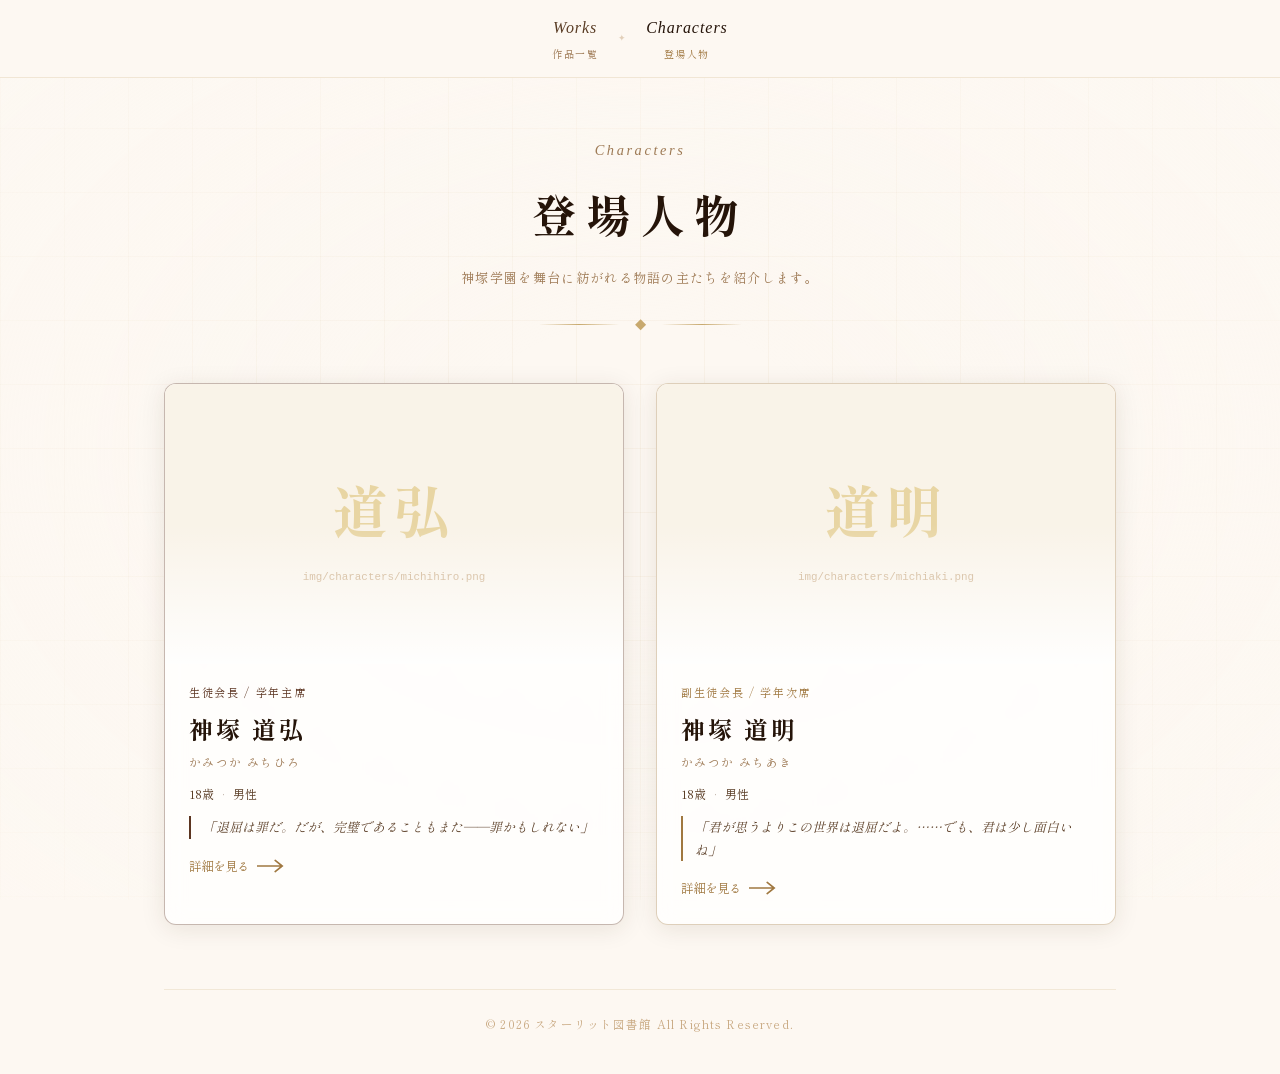
==== commit c4613447: "a" ====
--- a/characters/index.html
+++ b/characters/index.html
@@ -71,7 +71,7 @@
           <h2 class="chara-card__name-ja">神塚 道弘</h2>
           <p class="chara-card__name-read">かみつか みちひろ</p>
           <div class="chara-card__attrs">
-            <span class="attr-item">17歳</span>
+            <span class="attr-item">18歳</span>
             <span class="attr-sep">·</span>
             <span class="attr-item">男性</span>
           </div>
@@ -129,7 +129,7 @@
     </div>
 
     <footer class="site-footer site-footer--dark">
-      <p class="footer-copy">© 2024 夢の頁 All Rights Reserved.</p>
+      <p class="footer-copy">© 2026 スターリット図書館 All Rights Reserved.</p>
     </footer>
 
   </div>
--- a/css/characters.css
+++ b/css/characters.css
@@ -1,49 +1,34 @@
 /* =====================================================
    characters.css — キャラクター紹介ページ専用スタイル
-   テーマ: ダークアカデミア × 翡翠 × ミルクティー
+   テーマ: チョコレート × ミルクティー × ビスケット（style.css と統一）
    ===================================================== */
 
-/* ── キャラクター用 CSS 変数 ── */
+/* ── キャラクター用 CSS 変数（style.css の変数を継承・拡張） ── */
 :root {
-  /* 道弘カラー: ダークグレー×深翡翠 */
-  --michihiro-primary:   #2d4a3e;
-  --michihiro-accent:    #4a7c6a;
-  --michihiro-light:     #7fb89a;
-  --michihiro-pale:      #c8e0d6;
-  --michihiro-deep:      #1a2e25;
-  --michihiro-glow:      rgba(74,124,106,0.35);
-
-  /* 道明カラー: 白霧×薄翡翠 */
-  --michiaki-primary:    #3a5046;
-  --michiaki-accent:     #6fa88e;
-  --michiaki-light:      #a0cbb8;
-  --michiaki-pale:       #d8ede6;
-  --michiaki-deep:       #22332b;
-  --michiaki-glow:       rgba(111,168,142,0.35);
-
-  /* ダーク共通 */
-  --dark-bg:             #0f1a14;
-  --dark-surface:        #1a2820;
-  --dark-surface-2:      #223328;
-  --dark-border:         rgba(74,124,106,0.25);
-  --dark-text:           #e8f0ec;
-  --dark-text-mid:       #a8c4b5;
-  --dark-text-pale:      #6a8a78;
+  /* 道弘アクセント: チョコレート系（深く硬質） */
+  --michihiro-accent:  var(--choco-mid);
+  --michihiro-border:  rgba(92,53,33,0.35);
+  --michihiro-glow:    rgba(92,53,33,0.18);
+
+  /* 道明アクセント: ビスケット系（柔らかく底知れない） */
+  --michiaki-accent:   var(--biscuit-dark);
+  --michiaki-border:   rgba(160,120,64,0.35);
+  --michiaki-glow:     rgba(160,120,64,0.18);
 
   --font-deco: 'Cormorant Garamond', 'IM Fell English', Georgia, serif;
 }
 
 /* =====================================================
-   背景
+   ページ基本（ライトテーマ統一）
    ===================================================== */
 .chara-list-page,
 .chara-detail-page {
-  background-color: var(--dark-bg);
-  color: var(--dark-text);
+  background-color: var(--milk-pale);
+  color: var(--text-dark);
   min-height: 100vh;
 }
 
-/* ── 背景グリッド ── */
+/* ── 背景装飾 ── */
 .chara-bg {
   position: fixed;
   inset: 0;
@@ -56,62 +41,62 @@
   position: absolute;
   inset: 0;
   background-image:
-    linear-gradient(rgba(74,124,106,0.06) 1px, transparent 1px),
-    linear-gradient(90deg, rgba(74,124,106,0.06) 1px, transparent 1px);
-  background-size: 60px 60px;
+    linear-gradient(rgba(200,169,110,0.07) 1px, transparent 1px),
+    linear-gradient(90deg, rgba(200,169,110,0.07) 1px, transparent 1px);
+  background-size: 64px 64px;
 }
 
 .chara-bg__vignette {
   position: absolute;
   inset: 0;
-  background: radial-gradient(ellipse at center, transparent 30%, rgba(10,18,14,0.85) 100%);
+  background: radial-gradient(ellipse at center, transparent 20%, rgba(253,248,242,0.75) 100%);
 }
 
 .chara-bg__color {
   position: absolute;
   inset: 0;
-  opacity: 0.08;
+  opacity: 0.12;
 }
 
 .chara-bg__color--michihiro {
-  background: radial-gradient(ellipse at 70% 30%, var(--michihiro-accent), transparent 60%);
+  background: radial-gradient(ellipse at 70% 20%, var(--biscuit-pale), transparent 55%);
 }
 
 .chara-bg__color--michiaki {
-  background: radial-gradient(ellipse at 30% 30%, var(--michiaki-accent), transparent 60%);
+  background: radial-gradient(ellipse at 30% 20%, var(--rose-pale), transparent 55%);
 }
 
 /* =====================================================
-   サイトナビ（ダーク版のみ — ライト版は style.css）
+   サイトナビ（ダーク版をライトに上書き）
    ===================================================== */
 .site-nav--dark {
-  border-bottom: 1px solid var(--dark-border) !important;
-  background: rgba(10,18,14,0.6) !important;
-  backdrop-filter: blur(12px);
+  border-bottom: 1px solid rgba(200,169,110,0.22) !important;
+  background: rgba(253,248,242,0.92) !important;
+  backdrop-filter: blur(10px) !important;
 }
 
 .site-nav--dark .site-nav__item .nav-en {
-  font-family: var(--font-deco);
+  font-family: var(--font-serif-en) !important;
   font-style: italic;
-  color: var(--dark-text-mid);
+  color: var(--text-mid) !important;
 }
 
 .site-nav--dark .site-nav__item .nav-ja {
-  color: var(--dark-text-pale);
+  color: var(--text-light) !important;
 }
 
 .site-nav--dark .site-nav__item:hover .nav-en,
 .site-nav--dark .site-nav__item--active .nav-en {
-  color: var(--michihiro-light);
+  color: var(--choco-dark) !important;
 }
 
 .site-nav--dark .site-nav__item:hover .nav-ja,
 .site-nav--dark .site-nav__item--active .nav-ja {
-  color: var(--michihiro-accent);
+  color: var(--biscuit-dark) !important;
 }
 
 .site-nav--dark .site-nav__sep {
-  color: var(--dark-text-pale);
+  color: var(--text-pale) !important;
 }
 
 /* =====================================================
@@ -134,27 +119,27 @@
 }
 
 .chara-list-header__en {
-  font-family: var(--font-deco);
+  font-family: var(--font-serif-en);
   font-style: italic;
-  font-size: 0.85rem;
-  letter-spacing: 0.25em;
-  color: var(--michihiro-accent);
-  margin-bottom: 8px;
+  font-size: 0.9rem;
+  letter-spacing: 0.18em;
+  color: var(--text-light);
+  margin-bottom: 10px;
 }
 
 .chara-list-header__title {
   font-size: clamp(1.8rem, 5vw, 2.8rem);
   font-weight: 700;
-  color: var(--dark-text);
+  color: var(--choco-dark);
   letter-spacing: 0.2em;
   margin-bottom: 12px;
 }
 
 .chara-list-header__sub {
   font-size: 0.82rem;
-  color: var(--dark-text-pale);
+  color: var(--text-light);
   letter-spacing: 0.1em;
-  line-height: 1.8;
+  line-height: 1.85;
 }
 
 .chara-list-header__deco {
@@ -170,12 +155,12 @@
   display: block;
   width: 80px;
   height: 1px;
-  background: linear-gradient(90deg, transparent, var(--michihiro-accent), transparent);
+  background: linear-gradient(90deg, transparent, var(--biscuit), transparent);
 }
 
 .deco-diamond {
   font-size: 0.7rem;
-  color: var(--michihiro-accent);
+  color: var(--biscuit);
 }
 
 /* ── カードグリッド ── */
@@ -190,67 +175,52 @@
 .chara-card {
   display: block;
   position: relative;
-  border-radius: 16px;
+  border-radius: var(--radius);
   overflow: hidden;
   text-decoration: none;
-  transition: transform 0.4s cubic-bezier(0.34, 1.2, 0.64, 1), box-shadow 0.4s ease;
+  background: rgba(255,255,255,0.78);
+  backdrop-filter: blur(10px);
+  transition: transform 0.4s cubic-bezier(0.34,1.2,0.64,1), box-shadow 0.4s ease, border-color 0.3s;
   opacity: 0;
   animation: fadeUp 0.8s ease forwards;
 }
 
 .chara-card--michihiro {
   animation-delay: 0.3s;
-  background: linear-gradient(160deg, var(--michihiro-deep), var(--dark-surface));
-  border: 1px solid rgba(74,124,106,0.3);
-  box-shadow: 0 8px 40px rgba(10,18,14,0.6);
+  border: 1px solid var(--michihiro-border);
+  box-shadow: var(--shadow-soft);
 }
 
 .chara-card--michiaki {
   animation-delay: 0.45s;
-  background: linear-gradient(160deg, var(--michiaki-deep), var(--dark-surface));
-  border: 1px solid rgba(111,168,142,0.25);
-  box-shadow: 0 8px 40px rgba(10,18,14,0.6);
-}
-
-.chara-card:hover {
-  transform: translateY(-8px);
-}
+  border: 1px solid var(--michiaki-border);
+  box-shadow: var(--shadow-soft);
+}
+
+.chara-card:hover { transform: translateY(-7px); }
 
 .chara-card--michihiro:hover {
-  box-shadow: 0 20px 60px var(--michihiro-glow), 0 8px 40px rgba(10,18,14,0.6);
-  border-color: rgba(74,124,106,0.55);
+  box-shadow: 0 16px 48px var(--michihiro-glow), var(--shadow-mid);
+  border-color: rgba(92,53,33,0.55);
 }
 
 .chara-card--michiaki:hover {
-  box-shadow: 0 20px 60px var(--michiaki-glow), 0 8px 40px rgba(10,18,14,0.6);
-  border-color: rgba(111,168,142,0.5);
-}
-
-/* カード背景アクセント */
+  box-shadow: 0 16px 48px var(--michiaki-glow), var(--shadow-mid);
+  border-color: rgba(160,120,64,0.55);
+}
+
+/* カード上部ライン */
 .chara-card__bg-accent {
   position: absolute;
-  top: -40px;
-  right: -40px;
-  width: 200px;
-  height: 200px;
-  border-radius: 50%;
-  pointer-events: none;
-  transition: transform 0.4s ease, opacity 0.4s ease;
-  opacity: 0.06;
-}
-
-.chara-card--michihiro .chara-card__bg-accent {
-  background: radial-gradient(circle, var(--michihiro-light), transparent);
-}
-
-.chara-card--michiaki .chara-card__bg-accent {
-  background: radial-gradient(circle, var(--michiaki-light), transparent);
-}
-
-.chara-card:hover .chara-card__bg-accent {
-  opacity: 0.12;
-  transform: scale(1.2);
-}
+  top: 0; left: 0; right: 0;
+  height: 3px;
+  background: linear-gradient(90deg, transparent, var(--biscuit), transparent);
+  transform: scaleX(0);
+  transition: transform 0.4s ease;
+  z-index: 2;
+}
+
+.chara-card:hover .chara-card__bg-accent { transform: scaleX(1); }
 
 /* イラスト枠 */
 .chara-card__illust-frame {
@@ -259,23 +229,17 @@
   overflow: hidden;
 }
 
-.chara-card__illust-inner {
-  width: 100%;
-  height: 100%;
-}
+.chara-card__illust-inner { width: 100%; height: 100%; }
 
 .chara-card__illust-img {
-  width: 100%;
-  height: 100%;
+  width: 100%; height: 100%;
   object-fit: cover;
   object-position: top center;
   display: block;
   transition: transform 0.5s ease;
 }
 
-.chara-card:hover .chara-card__illust-img {
-  transform: scale(1.04);
-}
+.chara-card:hover .chara-card__illust-img { transform: scale(1.04); }
 
 /* プレースホルダー */
 .chara-card__illust-placeholder {
@@ -283,81 +247,55 @@
   flex-direction: column;
   align-items: center;
   justify-content: center;
-  width: 100%;
-  height: 100%;
+  width: 100%; height: 100%;
   gap: 8px;
-}
-
-.chara-card--michihiro .chara-card__illust-placeholder {
-  background: linear-gradient(160deg, rgba(29,46,37,0.95), rgba(20,32,26,0.98));
-}
-
-.chara-card--michiaki .chara-card__illust-placeholder {
-  background: linear-gradient(160deg, rgba(34,51,43,0.95), rgba(24,38,30,0.98));
+  background: var(--cream);
 }
 
 .placeholder-initial {
   font-size: 3.5rem;
   font-weight: 800;
   letter-spacing: 0.1em;
-  opacity: 0.15;
-}
-
-.chara-card--michihiro .placeholder-initial {
-  color: var(--michihiro-light);
-}
-
-.chara-card--michiaki .placeholder-initial {
-  color: var(--michiaki-light);
+  color: var(--biscuit-pale);
 }
 
 .placeholder-hint {
   font-size: 0.68rem;
   font-family: 'Courier New', monospace;
-  opacity: 0.35;
-  color: var(--dark-text-mid);
-}
-
-/* グラデーション被せ */
+  color: var(--text-pale);
+}
+
+/* イラスト下グラデーション */
 .chara-card__illust-border {
   position: absolute;
   inset: 0;
+  background: linear-gradient(to bottom, transparent 50%, rgba(255,255,255,0.92) 100%);
   pointer-events: none;
 }
 
-.chara-card--michihiro .chara-card__illust-border {
-  background: linear-gradient(to bottom, transparent 50%, var(--michihiro-deep) 100%);
-}
-
-.chara-card--michiaki .chara-card__illust-border {
-  background: linear-gradient(to bottom, transparent 50%, var(--michiaki-deep) 100%);
-}
-
 /* カード情報 */
-.chara-card__info {
-  padding: 20px 24px 24px;
-}
+.chara-card__info { padding: 18px 24px 24px; }
 
 .chara-card__role {
   font-size: 0.7rem;
   letter-spacing: 0.15em;
-  margin-bottom: 6px;
+  margin-bottom: 5px;
 }
 
 .chara-card--michihiro .chara-card__role { color: var(--michihiro-accent); }
-.chara-card--michiaki .chara-card__role { color: var(--michiaki-accent); }
+.chara-card--michiaki .chara-card__role  { color: var(--michiaki-accent); }
 
 .chara-card__name-ja {
   font-size: 1.5rem;
   font-weight: 700;
   letter-spacing: 0.12em;
-  color: var(--dark-text);
+  color: var(--choco-dark);
   margin-bottom: 2px;
 }
 
 .chara-card__name-read {
   font-size: 0.72rem;
-  color: var(--dark-text-pale);
+  color: var(--text-light);
   letter-spacing: 0.12em;
   margin-bottom: 10px;
 }
@@ -367,7 +305,7 @@
   align-items: center;
   gap: 8px;
   font-size: 0.75rem;
-  color: var(--dark-text-mid);
+  color: var(--text-mid);
   margin-bottom: 12px;
 }
 
@@ -376,33 +314,27 @@
 .chara-card__catch {
   font-size: 0.8rem;
   line-height: 1.75;
-  color: var(--dark-text-mid);
+  color: var(--text-mid);
   font-style: italic;
   margin-bottom: 16px;
-  border-left: 2px solid;
   padding-left: 12px;
+  border-left: 2px solid var(--biscuit);
 }
 
 .chara-card--michihiro .chara-card__catch { border-color: var(--michihiro-accent); }
-.chara-card--michiaki .chara-card__catch { border-color: var(--michiaki-accent); }
+.chara-card--michiaki .chara-card__catch  { border-color: var(--michiaki-accent); }
 
 .chara-card__read-more {
   display: flex;
   align-items: center;
-  gap: 10px;
+  gap: 8px;
   font-size: 0.78rem;
+  color: var(--biscuit-dark);
   transition: gap 0.2s;
 }
 
-.chara-card--michihiro .chara-card__read-more { color: var(--michihiro-light); }
-.chara-card--michiaki .chara-card__read-more { color: var(--michiaki-light); }
-
-.chara-card__read-more svg {
-  width: 28px;
-  transition: transform 0.2s;
-}
-
-.chara-card:hover .chara-card__read-more { gap: 14px; }
+.chara-card__read-more svg { width: 28px; transition: transform 0.2s; }
+.chara-card:hover .chara-card__read-more { gap: 12px; }
 .chara-card:hover .chara-card__read-more svg { transform: translateX(4px); }
 
 /* =====================================================
@@ -424,9 +356,7 @@
   padding: 48px 0 64px;
 }
 
-.chara-detail-layout--reverse {
-  grid-template-columns: 1fr 360px;
-}
+.chara-detail-layout--reverse { grid-template-columns: 1fr 360px; }
 
 /* ===== イラスト（詳細） ===== */
 .chara-detail__visual {
@@ -441,44 +371,40 @@
   order: 2;
 }
 
+/* イラストフレーム */
 .chara-illust-frame {
   position: relative;
-  border-radius: 12px;
+  border-radius: var(--radius);
   overflow: hidden;
+  background: rgba(255,255,255,0.75);
+  backdrop-filter: blur(8px);
 }
 
 .chara-illust-frame--michihiro {
-  border: 1px solid rgba(74,124,106,0.35);
-  box-shadow:
-    0 0 0 1px rgba(74,124,106,0.1),
-    0 20px 60px rgba(10,18,14,0.8),
-    inset 0 0 80px rgba(29,46,37,0.5);
+  border: 1px solid var(--michihiro-border);
+  box-shadow: var(--shadow-mid), inset 0 0 60px rgba(249,243,232,0.4);
 }
 
 .chara-illust-frame--michiaki {
-  border: 1px solid rgba(111,168,142,0.3);
-  box-shadow:
-    0 0 0 1px rgba(111,168,142,0.08),
-    0 20px 60px rgba(10,18,14,0.8),
-    inset 0 0 80px rgba(34,51,43,0.5);
+  border: 1px solid var(--michiaki-border);
+  box-shadow: var(--shadow-mid), inset 0 0 60px rgba(249,243,232,0.4);
 }
 
 /* コーナー装飾 */
 .illust-corner {
   position: absolute;
-  width: 18px;
-  height: 18px;
+  width: 18px; height: 18px;
   z-index: 2;
   pointer-events: none;
 }
 
-.illust-corner--tl { top: 8px;  left: 8px;  border-top: 1.5px solid; border-left: 1.5px solid; }
-.illust-corner--tr { top: 8px;  right: 8px; border-top: 1.5px solid; border-right: 1.5px solid; }
+.illust-corner--tl { top: 8px;    left: 8px;  border-top: 1.5px solid; border-left: 1.5px solid; }
+.illust-corner--tr { top: 8px;    right: 8px; border-top: 1.5px solid; border-right: 1.5px solid; }
 .illust-corner--bl { bottom: 8px; left: 8px;  border-bottom: 1.5px solid; border-left: 1.5px solid; }
-.illust-corner--br { bottom: 8px; right: 8px;  border-bottom: 1.5px solid; border-right: 1.5px solid; }
+.illust-corner--br { bottom: 8px; right: 8px; border-bottom: 1.5px solid; border-right: 1.5px solid; }
 
 .chara-illust-frame--michihiro .illust-corner { border-color: var(--michihiro-accent); }
-.chara-illust-frame--michiaki .illust-corner { border-color: var(--michiaki-accent); }
+.chara-illust-frame--michiaki .illust-corner  { border-color: var(--michiaki-accent); }
 
 .chara-illust-inner {
   aspect-ratio: 2 / 3;
@@ -487,49 +413,37 @@
 }
 
 .chara-illust-img {
-  width: 100%;
-  height: 100%;
+  width: 100%; height: 100%;
   object-fit: cover;
   object-position: top center;
   display: block;
 }
 
-/* 詳細ページのプレースホルダー */
+/* 詳細プレースホルダー */
 .chara-illust-placeholder {
   display: none;
   flex-direction: column;
   align-items: center;
   justify-content: center;
-  width: 100%;
-  height: 100%;
+  width: 100%; height: 100%;
   gap: 24px;
   padding: 32px;
-}
-
-.chara-illust-placeholder--michihiro {
-  background: linear-gradient(160deg, rgba(20,32,26,1), rgba(10,18,14,1));
-}
-
-.chara-illust-placeholder--michiaki {
-  background: linear-gradient(160deg, rgba(24,38,30,1), rgba(10,18,14,1));
+  background: var(--cream);
 }
 
 .placeholder-kanji {
   font-size: 5rem;
   font-weight: 800;
   letter-spacing: 0.1em;
-  opacity: 0.1;
-}
-
-.chara-illust-placeholder--michihiro .placeholder-kanji { color: var(--michihiro-light); }
-.chara-illust-placeholder--michiaki .placeholder-kanji { color: var(--michiaki-light); }
+  color: var(--biscuit-pale);
+}
 
 .placeholder-guide {
   text-align: center;
   padding: 20px 24px;
-  border-radius: 10px;
-  background: rgba(255,255,255,0.03);
-  border: 1px dashed rgba(255,255,255,0.1);
+  border-radius: var(--radius-sm);
+  background: rgba(255,255,255,0.6);
+  border: 1px dashed rgba(200,169,110,0.4);
   width: 100%;
 }
 
@@ -538,7 +452,7 @@
   font-weight: 600;
   letter-spacing: 0.1em;
   margin-bottom: 10px;
-  color: var(--dark-text-mid);
+  color: var(--text-light);
 }
 
 .placeholder-guide__path {
@@ -546,63 +460,53 @@
   font-size: 0.72rem;
   padding: 6px 12px;
   border-radius: 4px;
-  background: rgba(0,0,0,0.3);
-  color: var(--michihiro-light);
+  background: var(--milk-pale);
+  border: 1px solid rgba(200,169,110,0.3);
+  color: var(--choco-mid);
   margin-bottom: 12px;
   word-break: break-all;
-}
-
-.chara-illust-placeholder--michiaki .placeholder-guide__path {
-  color: var(--michiaki-light);
+  display: block;
 }
 
 .placeholder-guide__desc {
   font-size: 0.72rem;
-  line-height: 1.7;
-  color: var(--dark-text-pale);
+  line-height: 1.75;
+  color: var(--text-light);
   margin-bottom: 8px;
 }
 
 .placeholder-guide__size {
   font-size: 0.68rem;
-  color: var(--dark-text-pale);
-  opacity: 0.6;
+  color: var(--text-pale);
 }
 
 /* サブイラスト */
-.chara-illust-sub {
-  margin-top: 16px;
-}
+.chara-illust-sub { margin-top: 14px; }
 
 .chara-illust-sub__frame {
-  border-radius: 8px;
+  border-radius: var(--radius-sm);
   overflow: hidden;
 }
 
 .chara-illust-sub__img {
   width: 100%;
   display: block;
-  border-radius: 8px;
+  border-radius: var(--radius-sm);
 }
 
 /* キャラ番号 */
 .chara-number {
   position: absolute;
-  bottom: -20px;
-  right: -16px;
+  bottom: -20px; right: -16px;
   font-family: var(--font-deco);
   font-size: 7rem;
   font-weight: 300;
   letter-spacing: -0.05em;
   line-height: 1;
-  color: var(--michihiro-accent);
-  opacity: 0.08;
+  color: var(--biscuit);
+  opacity: 0.12;
   pointer-events: none;
   user-select: none;
-}
-
-.chara-number--michiaki {
-  color: var(--michiaki-accent);
 }
 
 /* ===== テキストコンテンツ ===== */
@@ -618,27 +522,21 @@
 }
 
 /* キャラ名ヘッダー */
-.chara-detail__header {
-  margin-bottom: 28px;
-}
+.chara-detail__header { margin-bottom: 28px; }
 
 .chara-detail__number-badge {
-  font-family: var(--font-deco);
+  font-family: var(--font-serif-en);
   font-style: italic;
-  font-size: 0.78rem;
+  font-size: 0.8rem;
   letter-spacing: 0.2em;
-  color: var(--michihiro-accent);
+  color: var(--text-light);
   margin-bottom: 6px;
-}
-
-.chara-detail__number-badge--michiaki {
-  color: var(--michiaki-accent);
 }
 
 .chara-detail__role {
   font-size: 0.75rem;
   letter-spacing: 0.18em;
-  color: var(--dark-text-pale);
+  color: var(--text-light);
   margin-bottom: 10px;
 }
 
@@ -646,7 +544,7 @@
   font-size: clamp(2rem, 5vw, 3rem);
   font-weight: 800;
   letter-spacing: 0.15em;
-  color: var(--dark-text);
+  color: var(--choco-dark);
   line-height: 1.2;
   margin-bottom: 6px;
 }
@@ -655,7 +553,7 @@
 
 .chara-detail__ruby {
   font-size: 0.78rem;
-  color: var(--dark-text-pale);
+  color: var(--text-light);
   letter-spacing: 0.2em;
   margin-bottom: 20px;
 }
@@ -670,13 +568,10 @@
   flex: 1;
   height: 1px;
   max-width: 120px;
-  background: linear-gradient(90deg, rgba(74,124,106,0.4), transparent);
-}
-
-.detail-divider-gem {
-  font-size: 0.6rem;
-}
-
+  background: linear-gradient(90deg, var(--biscuit-pale), transparent);
+}
+
+.detail-divider-gem { font-size: 0.6rem; }
 .michihiro-gem { color: var(--michihiro-accent); }
 .michiaki-gem  { color: var(--michiaki-accent); }
 
@@ -684,54 +579,42 @@
 .chara-quote {
   margin-bottom: 32px;
   padding: 18px 24px;
-  border-radius: 8px;
+  border-radius: var(--radius-sm);
   font-style: italic;
   font-size: 0.9rem;
   line-height: 1.9;
   letter-spacing: 0.05em;
-  color: var(--dark-text-mid);
+  color: var(--text-mid);
+  background: var(--cream);
   position: relative;
 }
 
 .chara-quote::before {
   content: '"';
   position: absolute;
-  top: -8px;
-  left: 12px;
-  font-family: var(--font-deco);
+  top: -8px; left: 14px;
+  font-family: var(--font-serif-en);
   font-size: 3rem;
   line-height: 1;
-  opacity: 0.2;
-}
-
-.chara-quote--michihiro {
-  background: rgba(29,46,37,0.4);
-  border-left: 2px solid var(--michihiro-accent);
-}
-
-.chara-quote--michihiro::before { color: var(--michihiro-accent); }
-
-.chara-quote--michiaki {
-  background: rgba(34,51,43,0.4);
-  border-left: 2px solid var(--michiaki-accent);
-}
-
-.chara-quote--michiaki::before { color: var(--michiaki-accent); }
+  opacity: 0.18;
+  color: var(--biscuit);
+}
+
+.chara-quote--michihiro { border-left: 2px solid var(--michihiro-accent); }
+.chara-quote--michiaki  { border-left: 2px solid var(--michiaki-accent); }
 
 /* ── データセクション ── */
-.chara-data-section {
-  margin-bottom: 28px;
-}
+.chara-data-section { margin-bottom: 28px; }
 
 .chara-data-section__title {
-  font-family: var(--font-deco);
+  font-family: var(--font-serif-en);
   font-style: italic;
-  font-size: 1rem;
+  font-size: 1.05rem;
   letter-spacing: 0.15em;
-  color: var(--michihiro-accent);
+  color: var(--choco-mid);
   margin-bottom: 14px;
   padding-bottom: 8px;
-  border-bottom: 1px solid rgba(74,124,106,0.2);
+  border-bottom: 1px solid rgba(200,169,110,0.3);
   display: flex;
   align-items: center;
   gap: 10px;
@@ -741,16 +624,7 @@
   content: '';
   flex: 1;
   height: 1px;
-  background: linear-gradient(90deg, rgba(74,124,106,0.15), transparent);
-}
-
-.chara-data-section__title--michiaki {
-  color: var(--michiaki-accent);
-  border-bottom-color: rgba(111,168,142,0.2);
-}
-
-.chara-data-section__title--michiaki::after {
-  background: linear-gradient(90deg, rgba(111,168,142,0.15), transparent);
+  background: linear-gradient(90deg, rgba(200,169,110,0.2), transparent);
 }
 
 /* ── データリスト ── */
@@ -764,20 +638,16 @@
   display: flex;
   gap: 12px;
   padding: 10px 14px;
-  background: rgba(255,255,255,0.03);
-  border-radius: 6px;
-  border: 1px solid rgba(74,124,106,0.12);
+  background: rgba(255,255,255,0.65);
+  border-radius: var(--radius-sm);
+  border: 1px solid rgba(200,169,110,0.22);
   align-items: flex-start;
-}
-
-.chara-data-list--michiaki .chara-data-item {
-  border-color: rgba(111,168,142,0.1);
 }
 
 .chara-data-item dt {
   font-size: 0.7rem;
   letter-spacing: 0.1em;
-  color: var(--dark-text-pale);
+  color: var(--text-light);
   white-space: nowrap;
   padding-top: 2px;
   min-width: 3em;
@@ -785,7 +655,7 @@
 
 .chara-data-item dd {
   font-size: 0.82rem;
-  color: var(--dark-text);
+  color: var(--text-dark);
   line-height: 1.65;
 }
 
@@ -801,28 +671,20 @@
   align-items: center;
   gap: 10px;
   padding: 10px 14px;
-  background: rgba(255,255,255,0.025);
-  border-radius: 6px;
-  border: 1px solid rgba(74,124,106,0.1);
-}
-
-.chara-appearance--michiaki .appearance-item {
-  border-color: rgba(111,168,142,0.08);
+  background: rgba(255,255,255,0.55);
+  border-radius: var(--radius-sm);
+  border: 1px solid rgba(200,169,110,0.18);
 }
 
 .appearance-icon {
   font-size: 0.6rem;
-  color: var(--michihiro-accent);
+  color: var(--biscuit);
   flex-shrink: 0;
-}
-
-.chara-appearance--michiaki .appearance-icon {
-  color: var(--michiaki-accent);
 }
 
 .appearance-label {
   font-size: 0.68rem;
-  color: var(--dark-text-pale);
+  color: var(--text-light);
   letter-spacing: 0.1em;
   display: block;
   margin-bottom: 2px;
@@ -830,21 +692,19 @@
 
 .appearance-val {
   font-size: 0.82rem;
-  color: var(--dark-text);
+  color: var(--text-dark);
   display: block;
 }
 
 /* ── キャラ説明文 ── */
 .chara-desc {
   font-size: 0.88rem;
-  line-height: 2;
-  color: var(--dark-text-mid);
+  line-height: 2.05;
+  color: var(--text-mid);
   letter-spacing: 0.04em;
 }
 
-.chara-desc p {
-  margin-bottom: 1.4em;
-}
+.chara-desc p { margin-bottom: 1.4em; }
 
 /* ── 詳細ナビ ── */
 .chara-detail-nav {
@@ -853,22 +713,20 @@
   align-items: center;
   margin-top: 40px;
   padding-top: 24px;
-  border-top: 1px solid rgba(74,124,106,0.15);
+  border-top: 1px solid rgba(200,169,110,0.2);
   gap: 16px;
   flex-wrap: wrap;
 }
 
 .chara-detail-nav__back {
   font-size: 0.8rem;
-  color: var(--dark-text-pale);
+  color: var(--text-light);
   text-decoration: none;
   transition: color 0.2s;
   letter-spacing: 0.05em;
 }
 
-.chara-detail-nav__back:hover {
-  color: var(--michihiro-light);
-}
+.chara-detail-nav__back:hover { color: var(--choco-mid); }
 
 .chara-detail-nav__next {
   display: inline-flex;
@@ -879,51 +737,35 @@
   border-radius: 100px;
   text-decoration: none;
   transition: all 0.25s;
-  background: rgba(74,124,106,0.12);
-  border: 1px solid rgba(74,124,106,0.3);
-  color: var(--michihiro-light);
-}
-
-.chara-detail-nav__next--michiaki {
-  background: rgba(111,168,142,0.1);
-  border-color: rgba(111,168,142,0.25);
-  color: var(--michiaki-light);
+  background: rgba(255,255,255,0.6);
+  border: 1px solid var(--biscuit-pale);
+  color: var(--text-mid);
+  font-family: var(--font-serif-ja);
 }
 
 .chara-detail-nav__next:hover {
-  background: rgba(74,124,106,0.22);
-  border-color: rgba(74,124,106,0.5);
+  background: var(--biscuit-pale);
+  border-color: var(--biscuit);
+  color: var(--choco-mid);
   gap: 14px;
 }
 
-.chara-detail-nav__next--michiaki:hover {
-  background: rgba(111,168,142,0.18);
-  border-color: rgba(111,168,142,0.45);
-}
-
-.chara-detail-nav__next svg {
-  width: 22px;
-  flex-shrink: 0;
-  transition: transform 0.2s;
-}
-
-.chara-detail-nav__next:hover svg {
-  transform: translateX(3px);
-}
+.chara-detail-nav__next svg { width: 22px; flex-shrink: 0; transition: transform 0.2s; }
+.chara-detail-nav__next:hover svg { transform: translateX(3px); }
 
 /* =====================================================
-   ダークフッター
+   フッター（ライトテーマ統一）
    ===================================================== */
 .site-footer--dark {
-  border-top-color: rgba(74,124,106,0.15);
+  border-top-color: rgba(200,169,110,0.2) !important;
 }
 
 .site-footer--dark .footer-copy {
-  color: var(--dark-text-pale);
+  color: var(--text-pale) !important;
 }
 
 /* =====================================================
-   アニメーション追加
+   アニメーション
    ===================================================== */
 @keyframes fadeLeft {
   from { opacity: 0; transform: translateX(-20px); }
@@ -940,35 +782,18 @@
    ===================================================== */
 @media (max-width: 820px) {
   .chara-detail-layout,
-  .chara-detail-layout--reverse {
-    grid-template-columns: 1fr;
-    gap: 32px;
-  }
-
-  .chara-detail-layout--reverse .chara-detail__visual {
-    order: unset;
-  }
-
-  .chara-detail-layout--reverse .chara-detail__content {
-    order: unset;
-  }
-
-  .chara-detail__visual {
-    position: static;
-    max-width: 320px;
-    margin: 0 auto;
-  }
-
-  .chara-number {
-    display: none;
-  }
+  .chara-detail-layout--reverse { grid-template-columns: 1fr; gap: 32px; }
+  .chara-detail-layout--reverse .chara-detail__visual { order: unset; }
+  .chara-detail-layout--reverse .chara-detail__content { order: unset; }
+  .chara-detail__visual { position: static; max-width: 320px; margin: 0 auto; }
+  .chara-number { display: none; }
 }
 
 @media (max-width: 600px) {
-  .chara-page-wrapper { padding: 0 16px; }
+  .chara-page-wrapper   { padding: 0 16px; }
   .chara-detail-wrapper { padding: 0 16px; }
-  .chara-cards-grid { grid-template-columns: 1fr; gap: 24px; }
-  .chara-data-list { grid-template-columns: 1fr; }
-  .chara-appearance { grid-template-columns: 1fr; }
-  .chara-detail-layout { padding: 24px 0 40px; }
-}
+  .chara-cards-grid     { grid-template-columns: 1fr; gap: 24px; }
+  .chara-data-list      { grid-template-columns: 1fr; }
+  .chara-appearance     { grid-template-columns: 1fr; }
+  .chara-detail-layout  { padding: 24px 0 40px; }
+}
